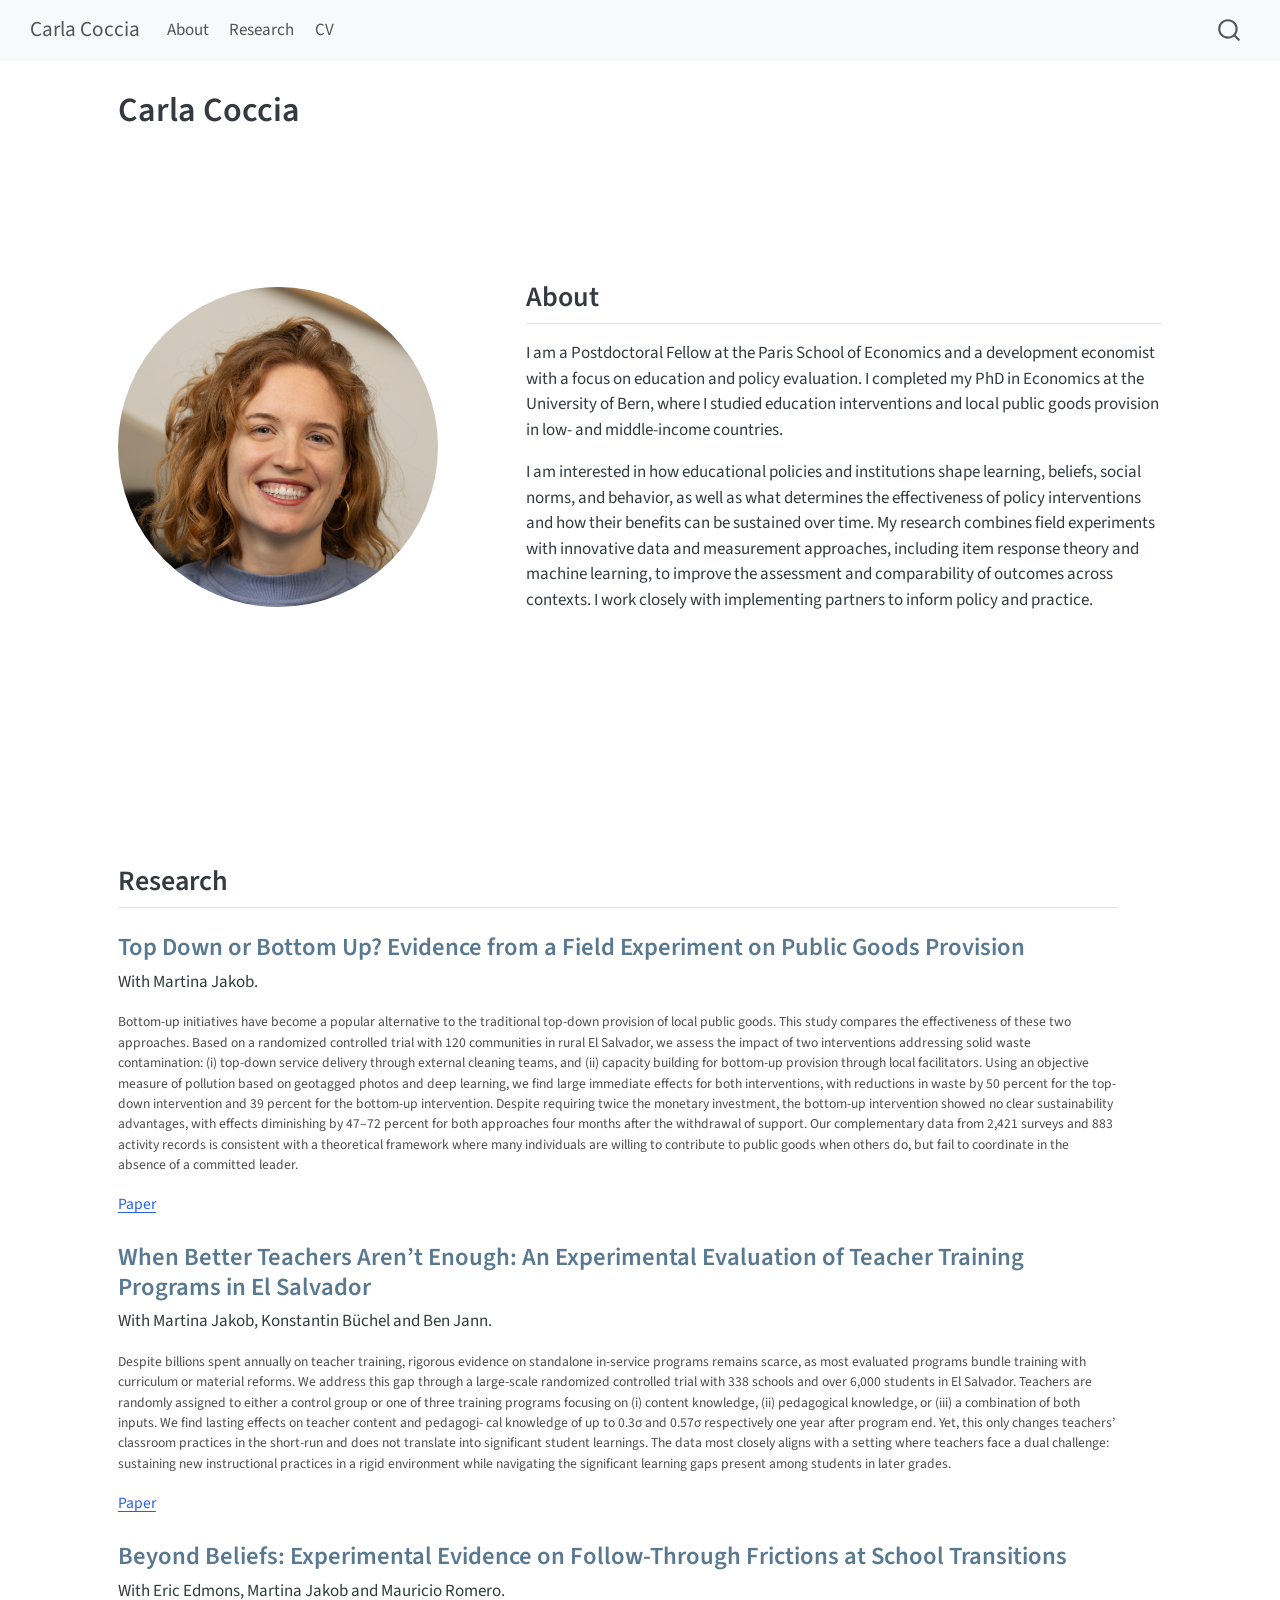
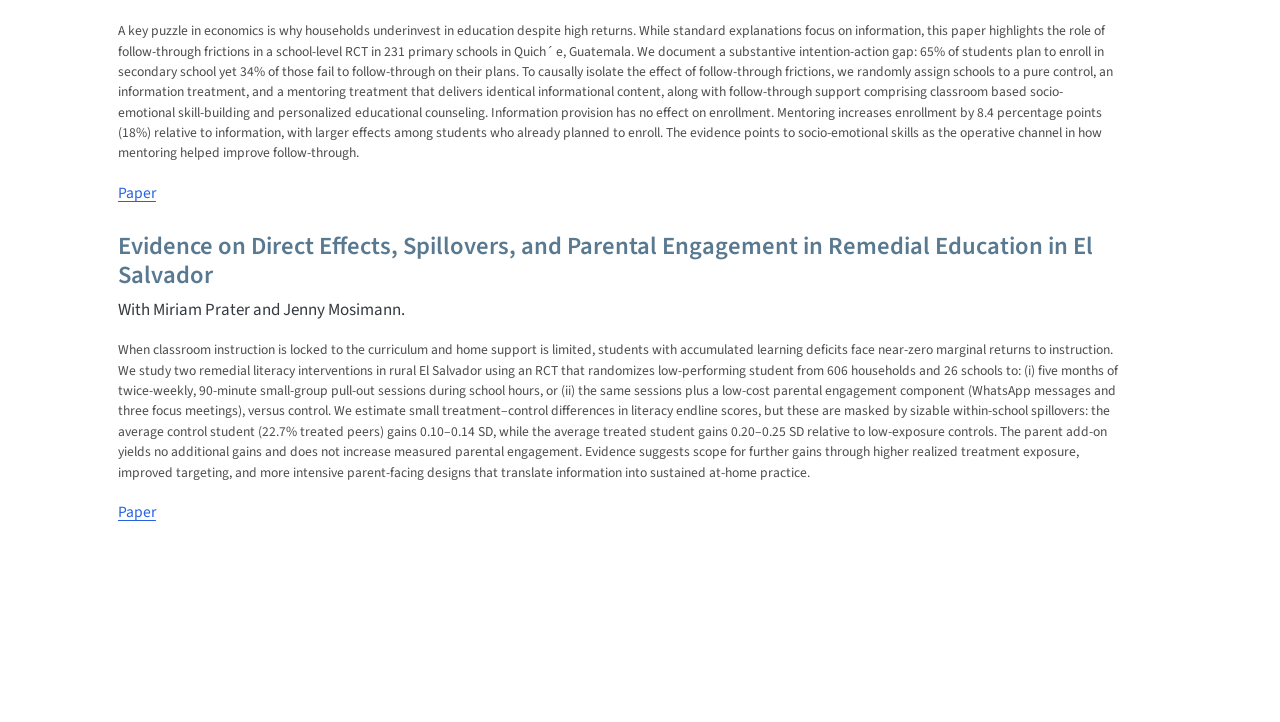
==== index.html @ 1bdff137 "Built site for gh-pages" ====
<!DOCTYPE html>
<html xmlns="http://www.w3.org/1999/xhtml" lang="en" xml:lang="en"><head>

<meta charset="utf-8">
<meta name="generator" content="quarto-1.10.18">

<meta name="viewport" content="width=device-width, initial-scale=1.0, user-scalable=yes">


<title>Carla Coccia</title>
<style>
/* Default styles provided by pandoc.
** See https://pandoc.org/MANUAL.html#variables-for-html for config info.
*/
span.smallcaps{font-variant: small-caps;}
div.columns{display: flex; gap: 1.5em;}
div.column{flex: auto;}
@media screen {
div.columns{gap: min(4vw, 1.5em);}
div.column{overflow-x: auto;}
}
div.hanging-indent{margin-left: 1.5em; text-indent: -1.5em;}
ul.task-list{list-style: none;}
ul.task-list li input[type="checkbox"] {
  width: 0.8em;
  margin: 0 0.8em 0.2em -1em; /* quarto-specific, see https://github.com/quarto-dev/quarto-cli/issues/4556 */ 
  vertical-align: middle;
}
</style>


<script src="site_libs/quarto-nav/quarto-nav.js"></script>
<script src="site_libs/quarto-nav/headroom.min.js"></script>
<script src="site_libs/clipboard/clipboard.min.js"></script>
<script src="site_libs/quarto-search/autocomplete.umd.js"></script>
<script src="site_libs/quarto-search/fuse.min.js"></script>
<script src="site_libs/quarto-search/quarto-search.js"></script>
<meta name="quarto:offset" content="./">
<script src="site_libs/quarto-html/quarto.js" type="module"></script>
<script src="site_libs/quarto-html/tabsets/tabsets.js" type="module"></script>
<script src="site_libs/quarto-html/popper.min.js"></script>
<script src="site_libs/quarto-html/tippy.umd.min.js"></script>
<script src="site_libs/quarto-html/anchor.min.js"></script>
<link href="site_libs/quarto-html/tippy.css" rel="stylesheet">
<link href="site_libs/quarto-html/quarto-syntax-highlighting-64a204ab8560d761af7679ceaba22944.css" rel="stylesheet" id="quarto-text-highlighting-styles">
<script src="site_libs/bootstrap/bootstrap.min.js"></script>
<link href="site_libs/bootstrap/bootstrap-icons.css" rel="stylesheet">
<link href="site_libs/bootstrap/bootstrap-445b8638c3d06994fee0907d791121c4.min.css" rel="stylesheet" append-hash="true" id="quarto-bootstrap" data-mode="light">
<script id="quarto-search-options" type="application/json">{
  "location": "navbar",
  "copy-button": false,
  "collapse-after": 3,
  "panel-placement": "end",
  "type": "overlay",
  "limit": 50,
  "keyboard-shortcut": [
    "f",
    "/",
    "s"
  ],
  "show-item-context": false,
  "language": {
    "search-no-results-text": "No results",
    "search-matching-documents-text": "matching documents",
    "search-copy-link-title": "Copy link to search",
    "search-hide-matches-text": "Hide additional matches",
    "search-more-match-text": "more match in this document",
    "search-more-matches-text": "more matches in this document",
    "search-clear-button-title": "Clear",
    "search-text-placeholder": "",
    "search-detached-cancel-button-title": "Cancel",
    "search-submit-button-title": "Submit",
    "search-label": "Search"
  }
}</script>
<style>html{ scroll-behavior: smooth; }</style>


<link rel="stylesheet" href="styles.css">
</head>

<body class="nav-fixed quarto-light">

<div id="quarto-search-results"></div>
  <header id="quarto-header" class="headroom fixed-top">
    <nav class="navbar navbar-expand-lg " data-bs-theme="dark">
      <div class="navbar-container container-fluid">
      <div class="navbar-brand-container mx-auto">
    <a class="navbar-brand" href="./index.html">
    <span class="navbar-title">Carla Coccia</span>
    </a>
  </div>
            <div id="quarto-search" class="" title="Search"></div>
          <button class="navbar-toggler" type="button" data-bs-toggle="collapse" data-bs-target="#navbarCollapse" aria-controls="navbarCollapse" role="menu" aria-expanded="false" aria-label="Toggle navigation" onclick="if (window.quartoToggleHeadroom) { window.quartoToggleHeadroom(); }">
  <span class="navbar-toggler-icon"></span>
</button>
          <div class="collapse navbar-collapse" id="navbarCollapse">
            <ul class="navbar-nav navbar-nav-scroll me-auto">
  <li class="nav-item">
    <a class="nav-link" href="./index.html#about"> 
<span class="menu-text">About</span></a>
  </li>  
  <li class="nav-item">
    <a class="nav-link" href="./index.html#research"> 
<span class="menu-text">Research</span></a>
  </li>  
  <li class="nav-item">
    <a class="nav-link" href="./files/CV_Coccia.pdf"> 
<span class="menu-text">CV</span></a>
  </li>  
</ul>
          </div> <!-- /navcollapse -->
            <div class="quarto-navbar-tools">
</div>
      </div> <!-- /container-fluid -->
    </nav>
</header>
<!-- content -->
<div id="quarto-content" class="quarto-container page-columns page-rows-contents page-layout-full page-navbar">
<!-- sidebar -->
<!-- margin-sidebar -->
    
<!-- main -->
<main class="content column-page" id="quarto-document-content">

<header id="title-block-header" class="quarto-title-block default">
<div class="quarto-title">
<h1 class="title">Carla Coccia</h1>
</div>



<div class="quarto-title-meta column-page">

    
  
    
  </div>
  


</header>


<div id="about" class="profile-section">
<div class="profile-photo">
<p><img src="images/profile.jpg" class="img-fluid" alt="Portrait of Carla Coccia"></p>
</div>
<section id="about" class="level2 profile-text">
<h2 class="anchored" data-anchor-id="about">About</h2>
<p>I am a Postdoctoral Fellow at the Paris School of Economics and a development economist with a focus on education and policy evaluation. I completed my PhD in Economics at the University of Bern, where I studied education interventions and local public goods provision in low- and middle-income countries.</p>
<p>I am interested in how educational policies and institutions shape learning, beliefs, social norms, and behavior, as well as what determines the effectiveness of policy interventions and how their benefits can be sustained over time. My research combines field experiments with innovative data and measurement approaches, including item response theory and machine learning, to improve the assessment and comparability of outcomes across contexts. I work closely with implementing partners to inform policy and practice.</p>
</section>
</div>
<section id="research" class="level2">
<h2 class="anchored" data-anchor-id="research">Research</h2>
<section id="top-down-or-bottom-up-evidence-from-a-field-experiment-on-public-goods-provision" class="level3">
<h3 class="anchored" data-anchor-id="top-down-or-bottom-up-evidence-from-a-field-experiment-on-public-goods-provision">Top Down or Bottom Up? Evidence from a Field Experiment on Public Goods Provision</h3>
<p>With Martina Jakob.</p>
<div class="abstract">
<p>Bottom-up initiatives have become a popular alternative to the traditional top-down provision of local public goods. This study compares the effectiveness of these two approaches. Based on a randomized controlled trial with 120 communities in rural El Salvador, we assess the impact of two interventions addressing solid waste contamination: (i) top-down service delivery through external cleaning teams, and (ii) capacity building for bottom-up provision through local facilitators. Using an objective measure of pollution based on geotagged photos and deep learning, we find large immediate effects for both interventions, with reductions in waste by 50 percent for the top-down intervention and 39 percent for the bottom-up intervention. Despite requiring twice the monetary investment, the bottom-up intervention showed no clear sustainability advantages, with effects diminishing by 47–72 percent for both approaches four months after the withdrawal of support. Our complementary data from 2,421 surveys and 883 activity records is consistent with a theoretical framework where many individuals are willing to contribute to public goods when others do, but fail to coordinate in the absence of a committed leader.</p>
</div>
<p><a href="files/Coccia-Jakob-Top-Down-or-Bottom-Up.pdf">Paper</a></p>
</section>
<section id="when-better-teachers-arent-enough-an-experimental-evaluation-of-teacher-training-programs-in-el-salvador" class="level3">
<h3 class="anchored" data-anchor-id="when-better-teachers-arent-enough-an-experimental-evaluation-of-teacher-training-programs-in-el-salvador">When Better Teachers Aren’t Enough: An Experimental Evaluation of Teacher Training Programs in El Salvador</h3>
<p>With Martina Jakob, Konstantin Büchel and Ben Jann.</p>
<div class="abstract">
<p>Despite billions spent annually on teacher training, rigorous evidence on standalone in-service programs remains scarce, as most evaluated programs bundle training with curriculum or material reforms. We address this gap through a large-scale randomized controlled trial with 338 schools and over 6,000 students in El Salvador. Teachers are randomly assigned to either a control group or one of three training programs focusing on (i) content knowledge, (ii) pedagogical knowledge, or (iii) a combination of both inputs. We find lasting effects on teacher content and pedagogi- cal knowledge of up to 0.3σ and 0.57σ respectively one year after program end. Yet, this only changes teachers’ classroom practices in the short-run and does not translate into significant student learnings. The data most closely aligns with a setting where teachers face a dual challenge: sustaining new instructional practices in a rigid environment while navigating the significant learning gaps present among students in later grades.</p>
</div>
<p><a href="files/QUEST_paper.pdf">Paper</a></p>
</section>
<section id="beyond-beliefs-experimental-evidence-on-follow-through-frictions-at-school-transitions" class="level3">
<h3 class="anchored" data-anchor-id="beyond-beliefs-experimental-evidence-on-follow-through-frictions-at-school-transitions">Beyond Beliefs: Experimental Evidence on Follow-Through Frictions at School Transitions</h3>
<p>With Eric Edmons, Martina Jakob and Mauricio Romero.</p>
<div class="abstract">
<p>A key puzzle in economics is why households underinvest in education despite high returns. While standard explanations focus on information, this paper highlights the role of follow-through frictions in a school-level RCT in 231 primary schools in Quich´ e, Guatemala. We document a substantive intention-action gap: 65% of students plan to enroll in secondary school yet 34% of those fail to follow-through on their plans. To causally isolate the effect of follow-through frictions, we randomly assign schools to a pure control, an information treatment, and a mentoring treatment that delivers identical informational content, along with follow-through support comprising classroom based socio-emotional skill-building and personalized educational counseling. Information provision has no effect on enrollment. Mentoring increases enrollment by 8.4 percentage points (18%) relative to information, with larger effects among students who already planned to enroll. The evidence points to socio-emotional skills as the operative channel in how mentoring helped improve follow-through.</p>
</div>
<p><a href="#">Paper</a></p>
</section>
<section id="evidence-on-direct-effects-spillovers-and-parental-engagement-in-remedial-education-in-el-salvador" class="level3">
<h3 class="anchored" data-anchor-id="evidence-on-direct-effects-spillovers-and-parental-engagement-in-remedial-education-in-el-salvador">Evidence on Direct Effects, Spillovers, and Parental Engagement in Remedial Education in El Salvador</h3>
<p>With Miriam Prater and Jenny Mosimann.</p>
<div class="abstract">
<p>When classroom instruction is locked to the curriculum and home support is limited, students with accumulated learning deficits face near-zero marginal returns to instruction. We study two remedial literacy interventions in rural El Salvador using an RCT that randomizes low-performing student from 606 households and 26 schools to: (i) five months of twice-weekly, 90-minute small-group pull-out sessions during school hours, or (ii) the same sessions plus a low-cost parental engagement component (WhatsApp messages and three focus meetings), versus control. We estimate small treatment–control differences in literacy endline scores, but these are masked by sizable within-school spillovers: the average control student (22.7% treated peers) gains 0.10–0.14 SD, while the average treated student gains 0.20–0.25 SD relative to low-exposure controls. The parent add-on yields no additional gains and does not increase measured parental engagement. Evidence suggests scope for further gains through higher realized treatment exposure, improved targeting, and more intensive parent-facing designs that translate information into sustained at-home practice.</p>
</div>
<p><a href="#">Paper</a></p>
</section>
</section>



</main> <!-- /main -->
<script id="quarto-html-after-body" type="application/javascript">
  window.document.addEventListener("DOMContentLoaded", function (event) {
    const icon = "";
    const anchorJS = new window.AnchorJS();
    anchorJS.options = {
      placement: 'right',
      icon: icon
    };
    anchorJS.add('.anchored');
    const isCodeAnnotation = (el) => {
      for (const clz of el.classList) {
        if (clz.startsWith('code-annotation-')) {                     
          return true;
        }
      }
      return false;
    }
    const onCopySuccess = function(e) {
      // button target
      const button = e.trigger;
      // don't keep focus
      button.blur();
      // flash "checked"
      button.classList.add('code-copy-button-checked');
      var currentTitle = button.getAttribute("title");
      button.setAttribute("title", "Copied!");
      let tooltip;
      if (window.bootstrap) {
        button.setAttribute("data-bs-toggle", "tooltip");
        button.setAttribute("data-bs-placement", "left");
        button.setAttribute("data-bs-title", "Copied!");
        tooltip = new bootstrap.Tooltip(button, 
          { trigger: "manual", 
            customClass: "code-copy-button-tooltip",
            offset: [0, -8]});
        tooltip.show();    
      }
      setTimeout(function() {
        if (tooltip) {
          tooltip.hide();
          button.removeAttribute("data-bs-title");
          button.removeAttribute("data-bs-toggle");
          button.removeAttribute("data-bs-placement");
        }
        button.setAttribute("title", currentTitle);
        button.classList.remove('code-copy-button-checked');
      }, 1000);
      // clear code selection
      e.clearSelection();
    }
    const getTextToCopy = function(trigger) {
      const outerScaffold = trigger.parentElement.cloneNode(true);
      const codeEl = outerScaffold.querySelector('code');
      for (const childEl of codeEl.children) {
        if (isCodeAnnotation(childEl)) {
          childEl.remove();
        }
      }
      return codeEl.innerText;
    }
    const clipboard = new window.ClipboardJS('.code-copy-button:not([data-in-quarto-modal])', {
      text: getTextToCopy
    });
    clipboard.on('success', onCopySuccess);
    if (window.document.getElementById('quarto-embedded-source-code-modal')) {
      const clipboardModal = new window.ClipboardJS('.code-copy-button[data-in-quarto-modal]', {
        text: getTextToCopy,
        container: window.document.getElementById('quarto-embedded-source-code-modal')
      });
      clipboardModal.on('success', onCopySuccess);
    }
      var localhostRegex = new RegExp(/^(?:http|https):\/\/localhost\:?[0-9]*\//);
      var mailtoRegex = new RegExp(/^mailto:/);
        var filterRegex = new RegExp('/' + window.location.host + '/');
      var isInternal = (href) => {
          return filterRegex.test(href) || localhostRegex.test(href) || mailtoRegex.test(href);
      }
      // Inspect non-navigation links and adorn them if external
     var links = window.document.querySelectorAll('a[href]:not(.nav-link):not(.navbar-brand):not(.toc-action):not(.sidebar-link):not(.sidebar-item-toggle):not(.pagination-link):not(.no-external):not([aria-hidden]):not(.dropdown-item):not(.quarto-navigation-tool):not(.about-link)');
      for (var i=0; i<links.length; i++) {
        const link = links[i];
        if (!isInternal(link.href)) {
          // undo the damage that might have been done by quarto-nav.js in the case of
          // links that we want to consider external
          if (link.dataset.originalHref !== undefined) {
            link.href = link.dataset.originalHref;
          }
        }
      }
    function tippyHover(el, contentFn, onTriggerFn, onUntriggerFn) {
      const config = {
        allowHTML: true,
        maxWidth: 500,
        delay: 100,
        arrow: false,
        appendTo: function(el) {
            return el.parentElement;
        },
        interactive: true,
        interactiveBorder: 10,
        theme: 'quarto',
        placement: 'bottom-start',
      };
      if (contentFn) {
        config.content = contentFn;
      }
      if (onTriggerFn) {
        config.onTrigger = onTriggerFn;
      }
      if (onUntriggerFn) {
        config.onUntrigger = onUntriggerFn;
      }
      window.tippy(el, config); 
    }
    const noterefs = window.document.querySelectorAll('a[role="doc-noteref"]');
    for (var i=0; i<noterefs.length; i++) {
      const ref = noterefs[i];
      tippyHover(ref, function() {
        // use id or data attribute instead here
        let href = ref.getAttribute('data-footnote-href') || ref.getAttribute('href');
        try { href = new URL(href).hash; } catch {}
        const id = href.replace(/^#\/?/, "");
        const note = window.document.getElementById(id);
        if (note) {
          return note.innerHTML;
        } else {
          return "";
        }
      });
    }
    const xrefs = window.document.querySelectorAll('a.quarto-xref');
    const processXRef = (id, note) => {
      // Strip column container classes
      const stripColumnClz = (el) => {
        el.classList.remove("page-full", "page-columns");
        if (el.children) {
          for (const child of el.children) {
            stripColumnClz(child);
          }
        }
      }
      stripColumnClz(note)
      if (id === null || id.startsWith('sec-')) {
        // Special case sections, only their first couple elements
        const container = document.createElement("div");
        if (note.children && note.children.length > 2) {
          container.appendChild(note.children[0].cloneNode(true));
          for (let i = 1; i < note.children.length; i++) {
            const child = note.children[i];
            if (child.tagName === "P" && child.innerText === "") {
              continue;
            } else {
              container.appendChild(child.cloneNode(true));
              break;
            }
          }
          if (window.Quarto?.typesetMath) {
            window.Quarto.typesetMath(container);
          }
          return container.innerHTML
        } else {
          if (window.Quarto?.typesetMath) {
            window.Quarto.typesetMath(note);
          }
          return note.innerHTML;
        }
      } else {
        // Remove any anchor links if they are present
        const anchorLink = note.querySelector('a.anchorjs-link');
        if (anchorLink) {
          anchorLink.remove();
        }
        if (window.Quarto?.typesetMath) {
          window.Quarto.typesetMath(note);
        }
        if (note.classList.contains("callout")) {
          return note.outerHTML;
        } else {
          return note.innerHTML;
        }
      }
    }
    for (var i=0; i<xrefs.length; i++) {
      const xref = xrefs[i];
      tippyHover(xref, undefined, function(instance) {
        instance.disable();
        let url = xref.getAttribute('href');
        let hash = undefined; 
        if (url.startsWith('#')) {
          hash = url;
        } else {
          try { hash = new URL(url).hash; } catch {}
        }
        if (hash) {
          const id = hash.replace(/^#\/?/, "");
          const note = window.document.getElementById(id);
          if (note !== null) {
            try {
              const html = processXRef(id, note.cloneNode(true));
              instance.setContent(html);
            } finally {
              instance.enable();
              instance.show();
            }
          } else {
            // See if we can fetch this
            fetch(url.split('#')[0])
            .then(res => res.text())
            .then(html => {
              const parser = new DOMParser();
              const htmlDoc = parser.parseFromString(html, "text/html");
              const note = htmlDoc.getElementById(id);
              if (note !== null) {
                const html = processXRef(id, note);
                instance.setContent(html);
              } 
            }).finally(() => {
              instance.enable();
              instance.show();
            });
          }
        } else {
          // See if we can fetch a full url (with no hash to target)
          // This is a special case and we should probably do some content thinning / targeting
          fetch(url)
          .then(res => res.text())
          .then(html => {
            const parser = new DOMParser();
            const htmlDoc = parser.parseFromString(html, "text/html");
            const note = htmlDoc.querySelector('main.content');
            if (note !== null) {
              // This should only happen for chapter cross references
              // (since there is no id in the URL)
              // remove the first header
              if (note.children.length > 0 && note.children[0].tagName === "HEADER") {
                note.children[0].remove();
              }
              const html = processXRef(null, note);
              instance.setContent(html);
            } 
          }).finally(() => {
            instance.enable();
            instance.show();
          });
        }
      }, function(instance) {
      });
    }
        let selectedAnnoteEl;
        const selectorForAnnotation = ( cell, annotation) => {
          let cellAttr = 'data-code-cell="' + cell + '"';
          let lineAttr = 'data-code-annotation="' +  annotation + '"';
          const selector = 'span[' + cellAttr + '][' + lineAttr + ']';
          return selector;
        }
        const selectCodeLines = (annoteEl) => {
          const doc = window.document;
          const targetCell = annoteEl.getAttribute("data-target-cell");
          const targetAnnotation = annoteEl.getAttribute("data-target-annotation");
          const annoteSpan = window.document.querySelector(selectorForAnnotation(targetCell, targetAnnotation));
          const lines = annoteSpan.getAttribute("data-code-lines").split(",");
          const lineIds = lines.map((line) => {
            return targetCell + "-" + line;
          })
          let top = null;
          let height = null;
          let parent = null;
          if (lineIds.length > 0) {
              //compute the position of the single el (top and bottom and make a div)
              const el = window.document.getElementById(lineIds[0]);
              top = el.offsetTop;
              height = el.offsetHeight;
              parent = el.parentElement.parentElement;
            if (lineIds.length > 1) {
              const lastEl = window.document.getElementById(lineIds[lineIds.length - 1]);
              const bottom = lastEl.offsetTop + lastEl.offsetHeight;
              height = bottom - top;
            }
            if (top !== null && height !== null && parent !== null) {
              // cook up a div (if necessary) and position it 
              let div = window.document.getElementById("code-annotation-line-highlight");
              if (div === null) {
                div = window.document.createElement("div");
                div.setAttribute("id", "code-annotation-line-highlight");
                div.style.position = 'absolute';
                parent.appendChild(div);
              }
              div.style.top = top - 2 + "px";
              div.style.height = height + 4 + "px";
              div.style.left = 0;
              let gutterDiv = window.document.getElementById("code-annotation-line-highlight-gutter");
              if (gutterDiv === null) {
                gutterDiv = window.document.createElement("div");
                gutterDiv.setAttribute("id", "code-annotation-line-highlight-gutter");
                gutterDiv.style.position = 'absolute';
                const codeCell = window.document.getElementById(targetCell);
                const gutter = codeCell.querySelector('.code-annotation-gutter');
                gutter.appendChild(gutterDiv);
              }
              gutterDiv.style.top = top - 2 + "px";
              gutterDiv.style.height = height + 4 + "px";
            }
            selectedAnnoteEl = annoteEl;
          }
        };
        const unselectCodeLines = () => {
          const elementsIds = ["code-annotation-line-highlight", "code-annotation-line-highlight-gutter"];
          elementsIds.forEach((elId) => {
            const div = window.document.getElementById(elId);
            if (div) {
              div.remove();
            }
          });
          selectedAnnoteEl = undefined;
        };
          // Handle positioning of the toggle
      window.addEventListener(
        "resize",
        throttle(() => {
          elRect = undefined;
          if (selectedAnnoteEl) {
            selectCodeLines(selectedAnnoteEl);
          }
        }, 10)
      );
      function throttle(fn, ms) {
      let throttle = false;
      let timer;
        return (...args) => {
          if(!throttle) { // first call gets through
              fn.apply(this, args);
              throttle = true;
          } else { // all the others get throttled
              if(timer) clearTimeout(timer); // cancel #2
              timer = setTimeout(() => {
                fn.apply(this, args);
                timer = throttle = false;
              }, ms);
          }
        };
      }
        // Attach click handler to the DT
        const annoteDls = window.document.querySelectorAll('dt[data-target-cell]');
        for (const annoteDlNode of annoteDls) {
          annoteDlNode.addEventListener('click', (event) => {
            const clickedEl = event.target;
            if (clickedEl !== selectedAnnoteEl) {
              unselectCodeLines();
              const activeEl = window.document.querySelector('dt[data-target-cell].code-annotation-active');
              if (activeEl) {
                activeEl.classList.remove('code-annotation-active');
              }
              selectCodeLines(clickedEl);
              clickedEl.classList.add('code-annotation-active');
            } else {
              // Unselect the line
              unselectCodeLines();
              clickedEl.classList.remove('code-annotation-active');
            }
          });
        }
    const findCites = (el) => {
      const parentEl = el.parentElement;
      if (parentEl) {
        const cites = parentEl.dataset.cites;
        if (cites) {
          return {
            el,
            cites: cites.split(' ')
          };
        } else {
          return findCites(el.parentElement)
        }
      } else {
        return undefined;
      }
    };
    var bibliorefs = window.document.querySelectorAll('a[role="doc-biblioref"]');
    for (var i=0; i<bibliorefs.length; i++) {
      const ref = bibliorefs[i];
      const citeInfo = findCites(ref);
      if (citeInfo) {
        tippyHover(citeInfo.el, function() {
          var popup = window.document.createElement('div');
          citeInfo.cites.forEach(function(cite) {
            var citeDiv = window.document.createElement('div');
            citeDiv.classList.add('hanging-indent');
            citeDiv.classList.add('csl-entry');
            var biblioDiv = window.document.getElementById('ref-' + cite);
            if (biblioDiv) {
              citeDiv.innerHTML = biblioDiv.innerHTML;
            }
            popup.appendChild(citeDiv);
          });
          return popup.innerHTML;
        });
      }
    }
  });
  </script>
</div> <!-- /content -->




<script src="site_libs/quarto-html/zenscroll-min.js"></script>
</body></html>
---- site_libs/quarto-html/tippy.css ----
.tippy-box[data-animation=fade][data-state=hidden]{opacity:0}[data-tippy-root]{max-width:calc(100vw - 10px)}.tippy-box{position:relative;background-color:#333;color:#fff;border-radius:4px;font-size:14px;line-height:1.4;white-space:normal;outline:0;transition-property:transform,visibility,opacity}.tippy-box[data-placement^=top]>.tippy-arrow{bottom:0}.tippy-box[data-placement^=top]>.tippy-arrow:before{bottom:-7px;left:0;border-width:8px 8px 0;border-top-color:initial;transform-origin:center top}.tippy-box[data-placement^=bottom]>.tippy-arrow{top:0}.tippy-box[data-placement^=bottom]>.tippy-arrow:before{top:-7px;left:0;border-width:0 8px 8px;border-bottom-color:initial;transform-origin:center bottom}.tippy-box[data-placement^=left]>.tippy-arrow{right:0}.tippy-box[data-placement^=left]>.tippy-arrow:before{border-width:8px 0 8px 8px;border-left-color:initial;right:-7px;transform-origin:center left}.tippy-box[data-placement^=right]>.tippy-arrow{left:0}.tippy-box[data-placement^=right]>.tippy-arrow:before{left:-7px;border-width:8px 8px 8px 0;border-right-color:initial;transform-origin:center right}.tippy-box[data-inertia][data-state=visible]{transition-timing-function:cubic-bezier(.54,1.5,.38,1.11)}.tippy-arrow{width:16px;height:16px;color:#333}.tippy-arrow:before{content:"";position:absolute;border-color:transparent;border-style:solid}.tippy-content{position:relative;padding:5px 9px;z-index:1}
---- site_libs/quarto-html/quarto-syntax-highlighting-64a204ab8560d761af7679ceaba22944.css ----
/* quarto syntax highlight colors */
:root {
  --quarto-hl-ot-color: #003B4F;
  --quarto-hl-at-color: #657422;
  --quarto-hl-ss-color: #20794D;
  --quarto-hl-an-color: #5E5E5E;
  --quarto-hl-fu-color: #4758AB;
  --quarto-hl-st-color: #20794D;
  --quarto-hl-cf-color: #003B4F;
  --quarto-hl-op-color: #5E5E5E;
  --quarto-hl-er-color: #AD0000;
  --quarto-hl-bn-color: #AD0000;
  --quarto-hl-al-color: #AD0000;
  --quarto-hl-va-color: #111111;
  --quarto-hl-bu-color: inherit;
  --quarto-hl-ex-color: inherit;
  --quarto-hl-pp-color: #AD0000;
  --quarto-hl-in-color: #5E5E5E;
  --quarto-hl-vs-color: #20794D;
  --quarto-hl-wa-color: #5E5E5E;
  --quarto-hl-do-color: #5E5E5E;
  --quarto-hl-im-color: #00769E;
  --quarto-hl-ch-color: #20794D;
  --quarto-hl-dt-color: #AD0000;
  --quarto-hl-fl-color: #AD0000;
  --quarto-hl-co-color: #5E5E5E;
  --quarto-hl-cv-color: #5E5E5E;
  --quarto-hl-cn-color: #8f5902;
  --quarto-hl-sc-color: #5E5E5E;
  --quarto-hl-dv-color: #AD0000;
  --quarto-hl-kw-color: #003B4F;
}

/* other quarto variables */
:root {
  --quarto-font-monospace: SFMono-Regular, Menlo, Monaco, Consolas, "Liberation Mono", "Courier New", monospace;
}

/* syntax highlight based on Pandoc's rules */
pre > code.sourceCode > span {
  color: #003B4F;
}

code.sourceCode > span {
  color: #003B4F;
}

div.sourceCode,
div.sourceCode pre.sourceCode {
  color: #003B4F;
}

/* Normal */
code span {
  color: #003B4F;
}

/* Alert */
code span.al {
  color: #AD0000;
  font-style: inherit;
}

/* Annotation */
code span.an {
  color: #5E5E5E;
  font-style: inherit;
}

/* Attribute */
code span.at {
  color: #657422;
  font-style: inherit;
}

/* BaseN */
code span.bn {
  color: #AD0000;
  font-style: inherit;
}

/* BuiltIn */
code span.bu {
  font-style: inherit;
}

/* ControlFlow */
code span.cf {
  color: #003B4F;
  font-weight: bold;
  font-style: inherit;
}

/* Char */
code span.ch {
  color: #20794D;
  font-style: inherit;
}

/* Constant */
code span.cn {
  color: #8f5902;
  font-style: inherit;
}

/* Comment */
code span.co {
  color: #5E5E5E;
  font-style: inherit;
}

/* CommentVar */
code span.cv {
  color: #5E5E5E;
  font-style: italic;
}

/* Documentation */
code span.do {
  color: #5E5E5E;
  font-style: italic;
}

/* DataType */
code span.dt {
  color: #AD0000;
  font-style: inherit;
}

/* DecVal */
code span.dv {
  color: #AD0000;
  font-style: inherit;
}

/* Error */
code span.er {
  color: #AD0000;
  font-style: inherit;
}

/* Extension */
code span.ex {
  font-style: inherit;
}

/* Float */
code span.fl {
  color: #AD0000;
  font-style: inherit;
}

/* Function */
code span.fu {
  color: #4758AB;
  font-style: inherit;
}

/* Import */
code span.im {
  color: #00769E;
  font-style: inherit;
}

/* Information */
code span.in {
  color: #5E5E5E;
  font-style: inherit;
}

/* Keyword */
code span.kw {
  color: #003B4F;
  font-weight: bold;
  font-style: inherit;
}

/* Operator */
code span.op {
  color: #5E5E5E;
  font-style: inherit;
}

/* Other */
code span.ot {
  color: #003B4F;
  font-style: inherit;
}

/* Preprocessor */
code span.pp {
  color: #AD0000;
  font-style: inherit;
}

/* SpecialChar */
code span.sc {
  color: #5E5E5E;
  font-style: inherit;
}

/* SpecialString */
code span.ss {
  color: #20794D;
  font-style: inherit;
}

/* String */
code span.st {
  color: #20794D;
  font-style: inherit;
}

/* Variable */
code span.va {
  color: #111111;
  font-style: inherit;
}

/* VerbatimString */
code span.vs {
  color: #20794D;
  font-style: inherit;
}

/* Warning */
code span.wa {
  color: #5E5E5E;
  font-style: italic;
}

.prevent-inlining {
  content: "</";
}

/*# sourceMappingURL=9d8d5bb603a83b8298b89080a598c93b.css.map */
---- styles.css ----
/* Wider page */
#quarto-content {
  width: 100%;
}

main.content {
  max-width: 1350px;
  width: 92%;
  margin-left: auto;
  margin-right: auto;
}

/* About section */
.profile-section {
  display: flex;
  align-items: center;
  gap: 4rem;
  min-height: 70vh;
  padding-top: 4rem;
  padding-bottom: 5rem;
}

.profile-photo {
  flex: 0 0 340px;
}

.profile-photo img {
  width: 320px;
  height: 320px;
  object-fit: cover;
  object-position: center top;   /* Adjust if needed */
  border-radius: 50%;
}

.profile-text {
  flex: 1;
  max-width: 750px;
}

.profile-text h2 {
  margin-top: 0;
}

/* Research section */
#research {
  padding-top: 5rem;
  padding-bottom: 6rem;
  max-width: 1000px;
}

/* Prevent navbar from covering section headings */
#about,
#research {
  scroll-margin-top: 90px;
}

/* Navbar */
.navbar {
  padding-left: 4%;
  padding-right: 4%;
}

/* Mobile layout */
@media (max-width: 768px) {
  main.content {
    width: 90%;
  }

  .profile-section {
    display: block;
    min-height: auto;
    padding-top: 2rem;
  }

  .profile-photo {
    margin-bottom: 2rem;
  }

  .profile-photo img {
    width: 240px;
    height: 280px;
  }
}


/* Research paper titles */
#research h3 {
  color: #486B86;      /* muted blue-gray */
  font-weight: 600;
  margin-bottom: 0.4rem;
}


.abstract {
  font-size: 0.8rem;
  line-height: 1.5;
  color: #4d4d4d;
  margin-top: 0.5rem;
  margin-bottom: 0.8rem;
}

/* Links under each paper */
#research a {
  font-size: 0.92rem;
}

/* Coauthors (if you put them in italics) */
#research em {
  color: #666;
}
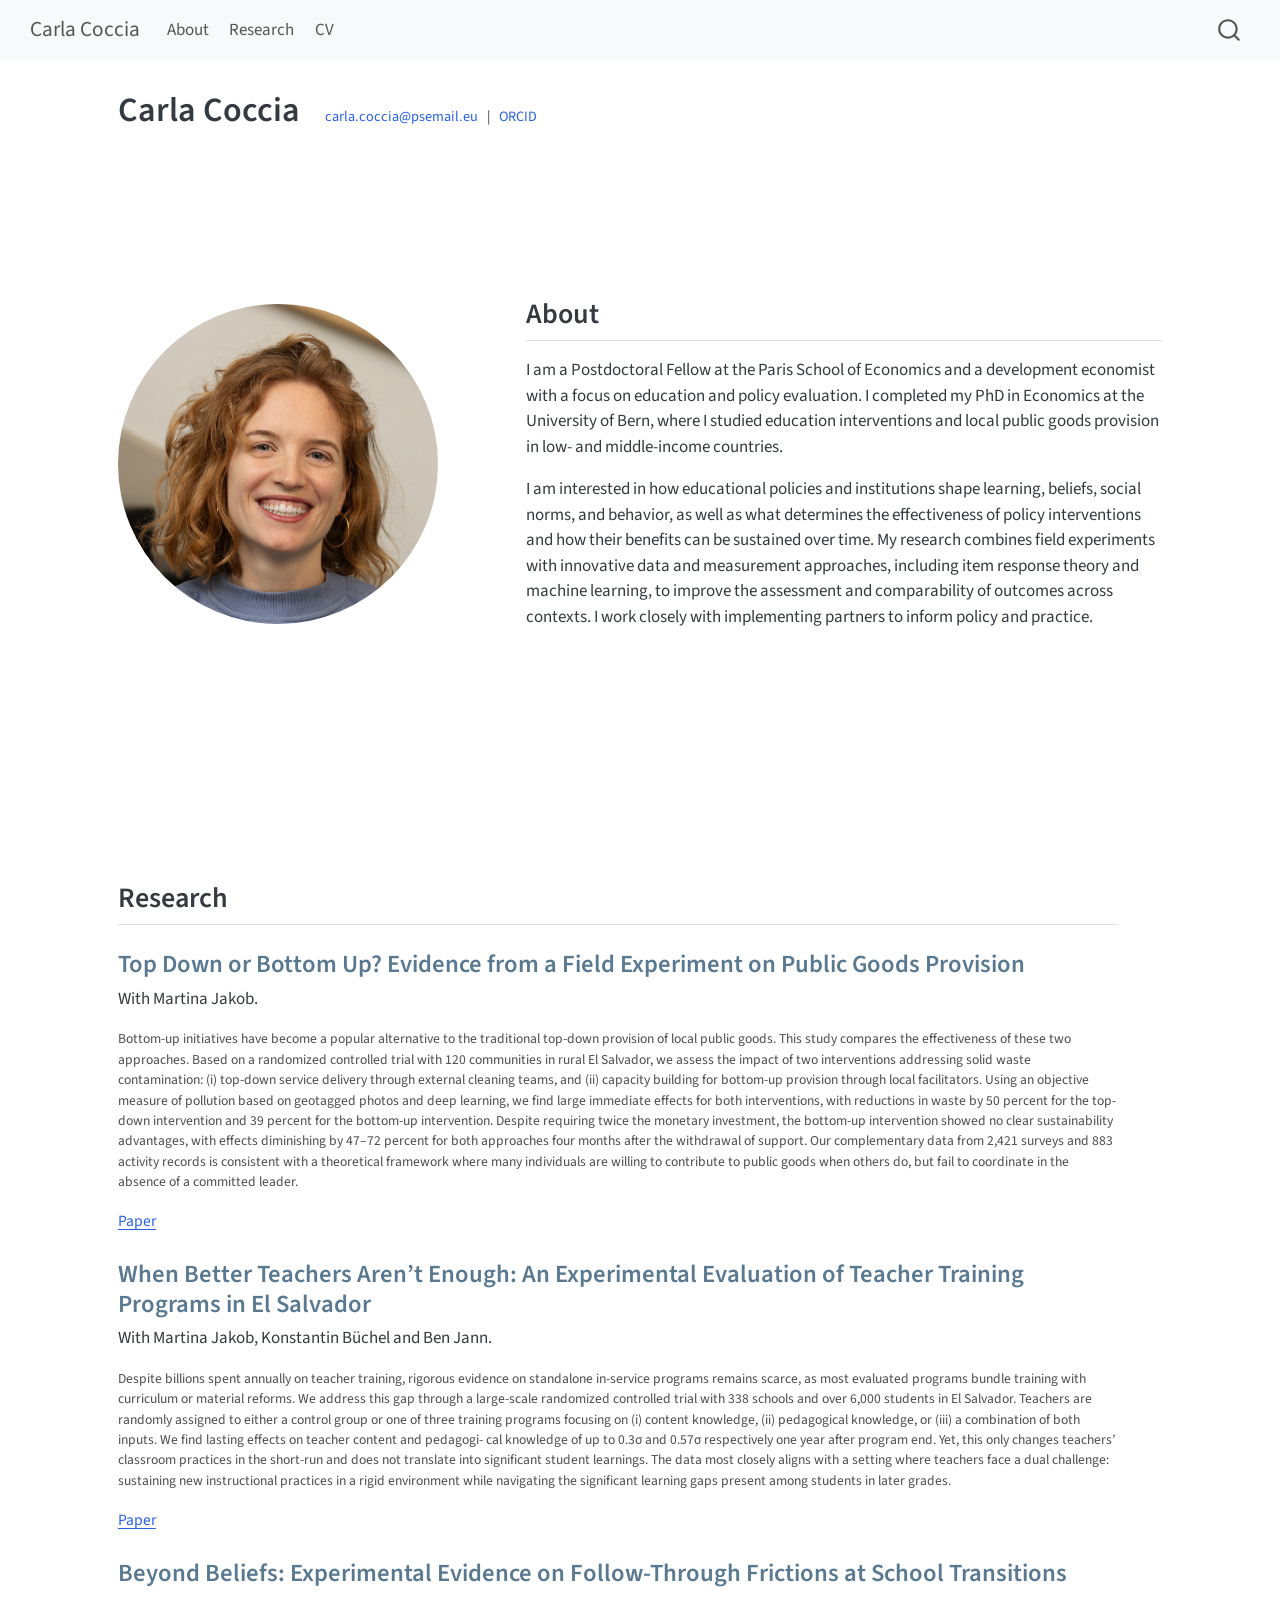
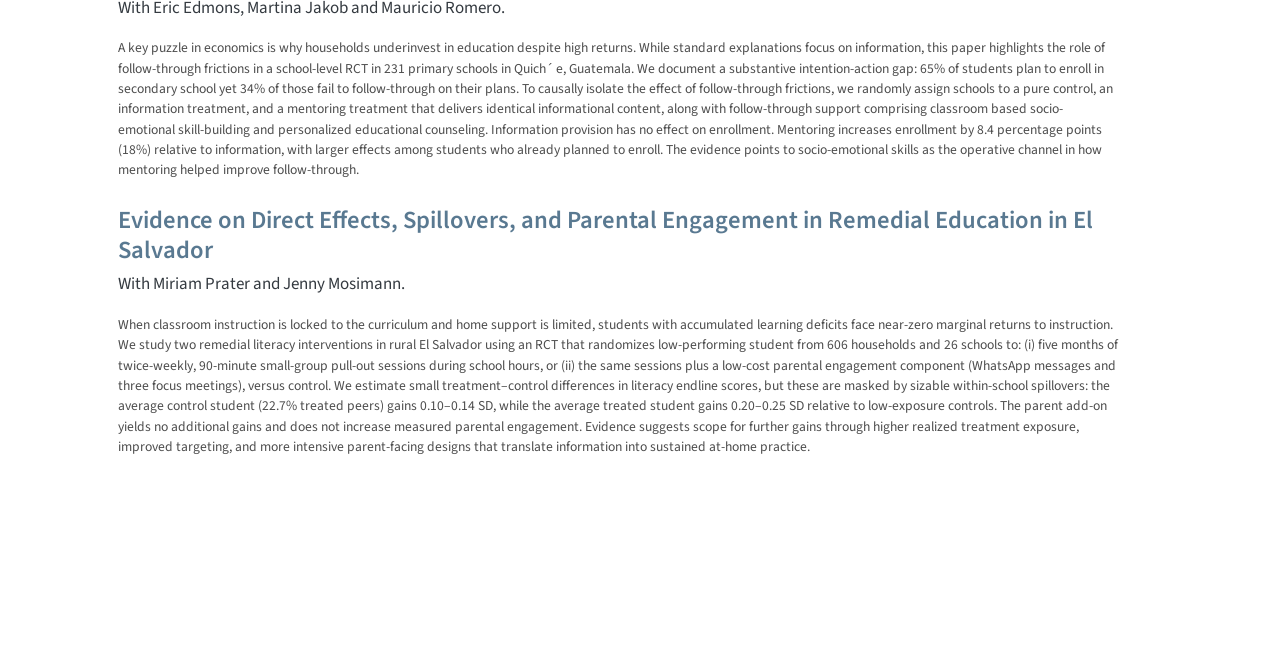
==== commit fd5af5b2: "Built site for gh-pages" ====
--- a/index.html
+++ b/index.html
@@ -7,7 +7,7 @@
 <meta name="viewport" content="width=device-width, initial-scale=1.0, user-scalable=yes">
 
 
-<title>Carla Coccia</title>
+<title>Carla Coccia | Development Economist – Carla Coccia</title>
 <style>
 /* Default styles provided by pandoc.
 ** See https://pandoc.org/MANUAL.html#variables-for-html for config info.
@@ -125,7 +125,7 @@
 
 <header id="title-block-header" class="quarto-title-block default">
 <div class="quarto-title">
-<h1 class="title">Carla Coccia</h1>
+<h1 class="title"><p>Carla Coccia <span style="font-size: 0.42em; font-weight: normal; margin-left: 18px; white-space: nowrap;"><a href="mailto:carla.coccia@psemail.eu">carla.coccia@psemail.eu</a> &nbsp; | &nbsp; <a href="https://orcid.org/0000-0003-1340-375X">ORCID</a></span></p></h1>
 </div>
 
 
@@ -176,7 +176,6 @@
 <div class="abstract">
 <p>A key puzzle in economics is why households underinvest in education despite high returns. While standard explanations focus on information, this paper highlights the role of follow-through frictions in a school-level RCT in 231 primary schools in Quich´ e, Guatemala. We document a substantive intention-action gap: 65% of students plan to enroll in secondary school yet 34% of those fail to follow-through on their plans. To causally isolate the effect of follow-through frictions, we randomly assign schools to a pure control, an information treatment, and a mentoring treatment that delivers identical informational content, along with follow-through support comprising classroom based socio-emotional skill-building and personalized educational counseling. Information provision has no effect on enrollment. Mentoring increases enrollment by 8.4 percentage points (18%) relative to information, with larger effects among students who already planned to enroll. The evidence points to socio-emotional skills as the operative channel in how mentoring helped improve follow-through.</p>
 </div>
-<p><a href="#">Paper</a></p>
 </section>
 <section id="evidence-on-direct-effects-spillovers-and-parental-engagement-in-remedial-education-in-el-salvador" class="level3">
 <h3 class="anchored" data-anchor-id="evidence-on-direct-effects-spillovers-and-parental-engagement-in-remedial-education-in-el-salvador">Evidence on Direct Effects, Spillovers, and Parental Engagement in Remedial Education in El Salvador</h3>
@@ -184,7 +183,6 @@
 <div class="abstract">
 <p>When classroom instruction is locked to the curriculum and home support is limited, students with accumulated learning deficits face near-zero marginal returns to instruction. We study two remedial literacy interventions in rural El Salvador using an RCT that randomizes low-performing student from 606 households and 26 schools to: (i) five months of twice-weekly, 90-minute small-group pull-out sessions during school hours, or (ii) the same sessions plus a low-cost parental engagement component (WhatsApp messages and three focus meetings), versus control. We estimate small treatment–control differences in literacy endline scores, but these are masked by sizable within-school spillovers: the average control student (22.7% treated peers) gains 0.10–0.14 SD, while the average treated student gains 0.20–0.25 SD relative to low-exposure controls. The parent add-on yields no additional gains and does not increase measured parental engagement. Evidence suggests scope for further gains through higher realized treatment exposure, improved targeting, and more intensive parent-facing designs that translate information into sustained at-home practice.</p>
 </div>
-<p><a href="#">Paper</a></p>
 </section>
 </section>
 
@@ -264,7 +262,7 @@
     }
       var localhostRegex = new RegExp(/^(?:http|https):\/\/localhost\:?[0-9]*\//);
       var mailtoRegex = new RegExp(/^mailto:/);
-        var filterRegex = new RegExp('/' + window.location.host + '/');
+        var filterRegex = new RegExp("https:\/\/carlaalessandracoccia\.github\.io\/");
       var isInternal = (href) => {
           return filterRegex.test(href) || localhostRegex.test(href) || mailtoRegex.test(href);
       }
--- a/styles.css
+++ b/styles.css
@@ -76,9 +76,12 @@
     margin-bottom: 2rem;
   }
 
-  .profile-photo img {
+   .profile-photo img {
     width: 240px;
-    height: 280px;
+    height: 240px;
+    object-fit: cover;
+    object-position: center top;
+    border-radius: 50%;
   }
 }
 
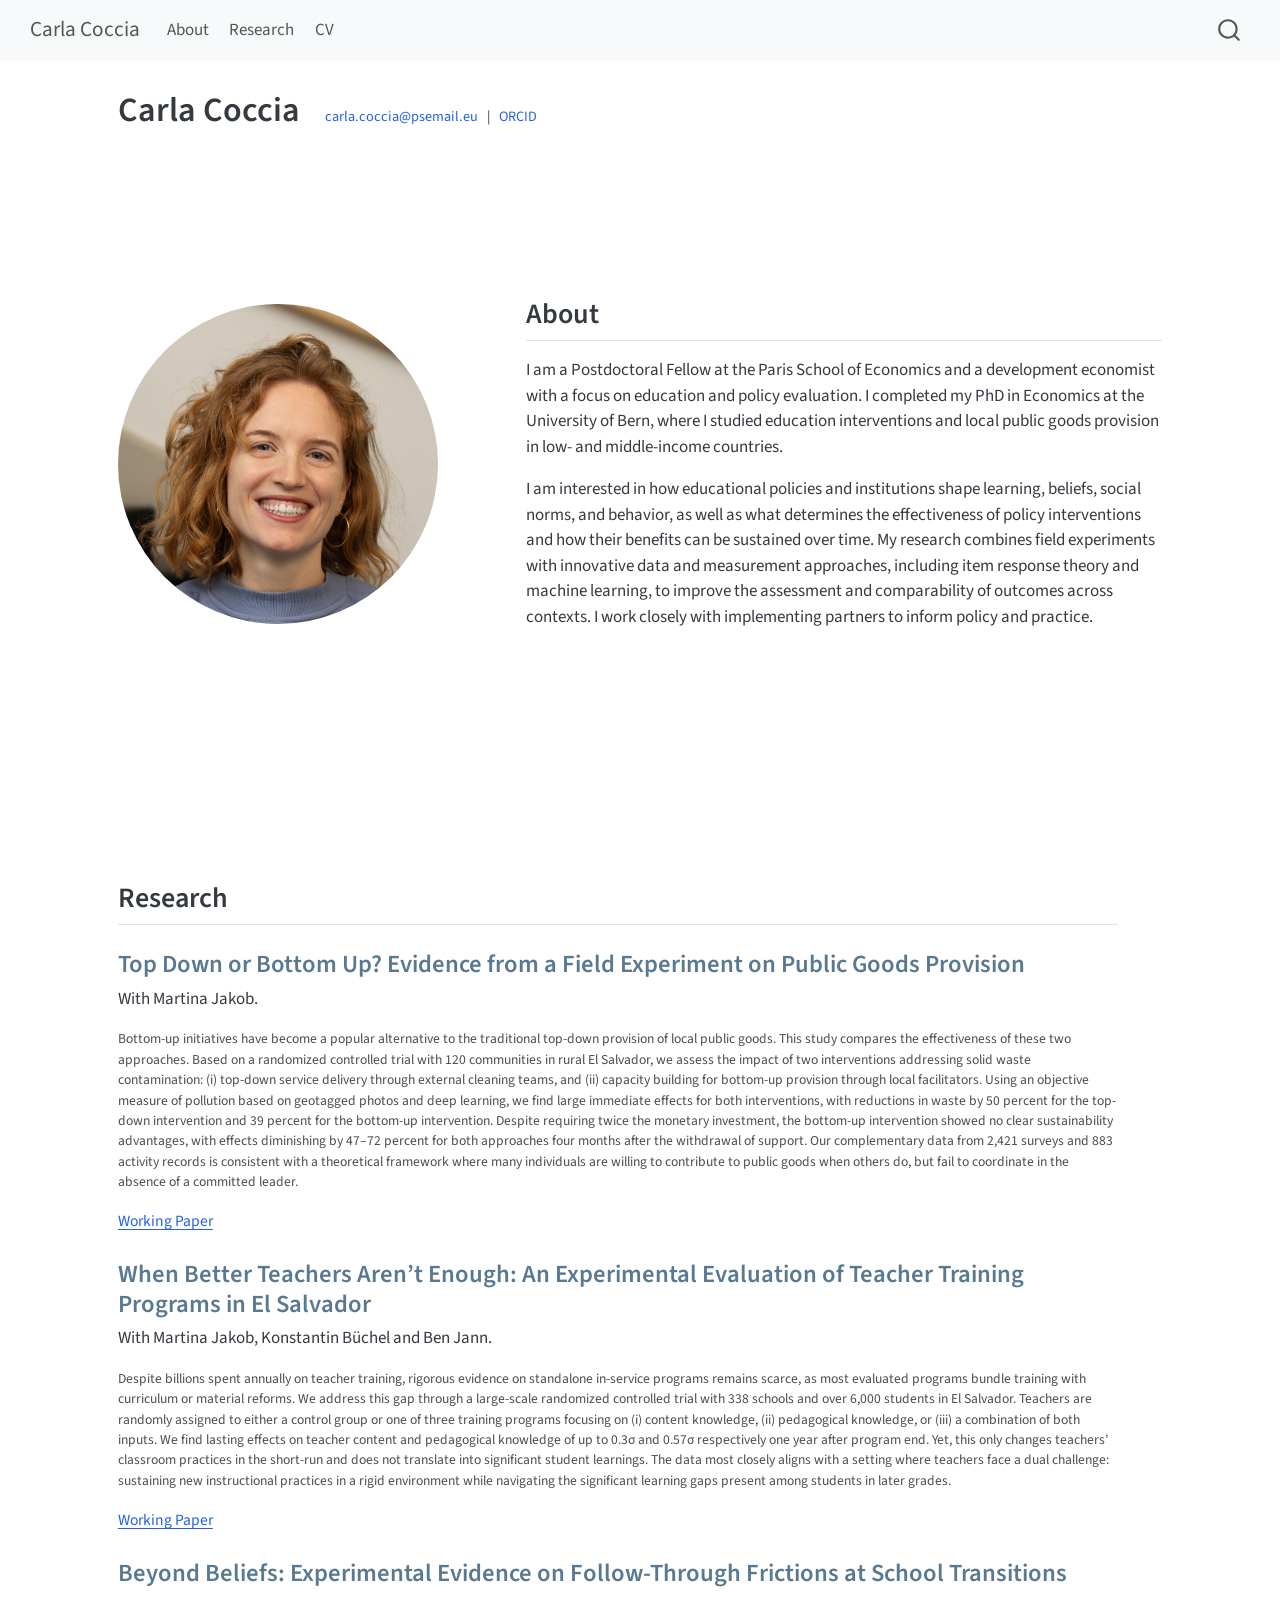
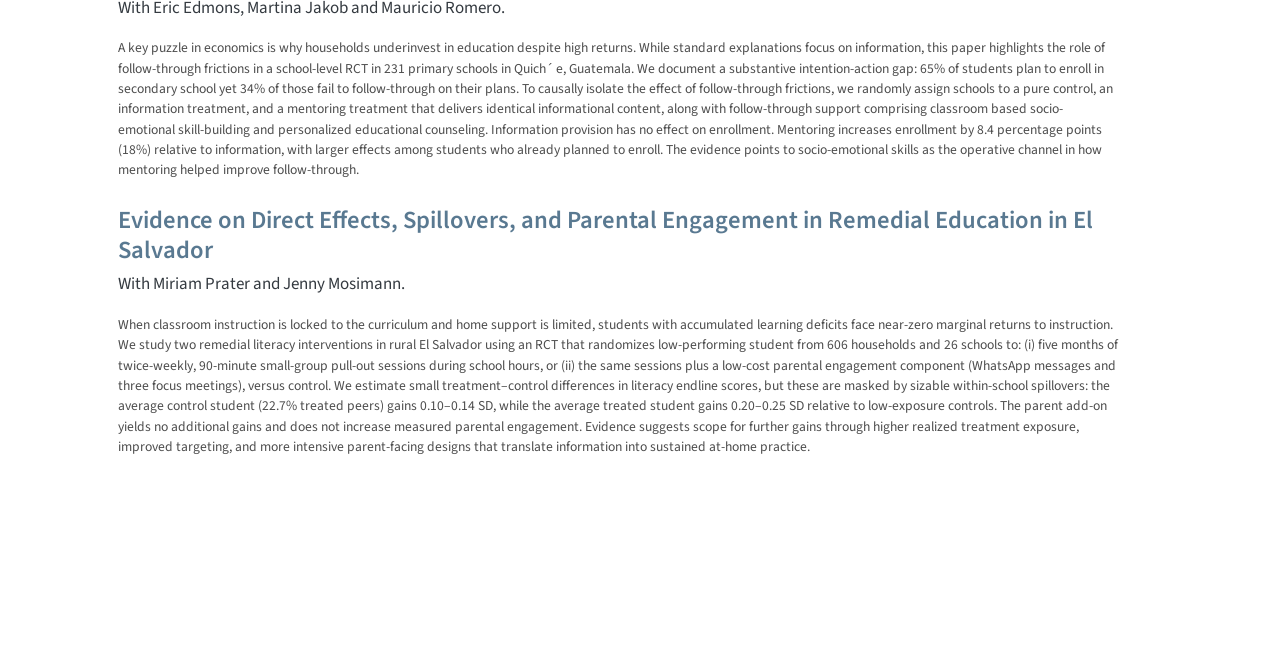
==== commit 94ad411a: "Built site for gh-pages" ====
--- a/index.html
+++ b/index.html
@@ -160,15 +160,15 @@
 <div class="abstract">
 <p>Bottom-up initiatives have become a popular alternative to the traditional top-down provision of local public goods. This study compares the effectiveness of these two approaches. Based on a randomized controlled trial with 120 communities in rural El Salvador, we assess the impact of two interventions addressing solid waste contamination: (i) top-down service delivery through external cleaning teams, and (ii) capacity building for bottom-up provision through local facilitators. Using an objective measure of pollution based on geotagged photos and deep learning, we find large immediate effects for both interventions, with reductions in waste by 50 percent for the top-down intervention and 39 percent for the bottom-up intervention. Despite requiring twice the monetary investment, the bottom-up intervention showed no clear sustainability advantages, with effects diminishing by 47–72 percent for both approaches four months after the withdrawal of support. Our complementary data from 2,421 surveys and 883 activity records is consistent with a theoretical framework where many individuals are willing to contribute to public goods when others do, but fail to coordinate in the absence of a committed leader.</p>
 </div>
-<p><a href="files/Coccia-Jakob-Top-Down-or-Bottom-Up.pdf">Paper</a></p>
+<p><a href="files/Coccia-Jakob-Top-Down-or-Bottom-Up.pdf">Working Paper</a></p>
 </section>
 <section id="when-better-teachers-arent-enough-an-experimental-evaluation-of-teacher-training-programs-in-el-salvador" class="level3">
 <h3 class="anchored" data-anchor-id="when-better-teachers-arent-enough-an-experimental-evaluation-of-teacher-training-programs-in-el-salvador">When Better Teachers Aren’t Enough: An Experimental Evaluation of Teacher Training Programs in El Salvador</h3>
 <p>With Martina Jakob, Konstantin Büchel and Ben Jann.</p>
 <div class="abstract">
-<p>Despite billions spent annually on teacher training, rigorous evidence on standalone in-service programs remains scarce, as most evaluated programs bundle training with curriculum or material reforms. We address this gap through a large-scale randomized controlled trial with 338 schools and over 6,000 students in El Salvador. Teachers are randomly assigned to either a control group or one of three training programs focusing on (i) content knowledge, (ii) pedagogical knowledge, or (iii) a combination of both inputs. We find lasting effects on teacher content and pedagogi- cal knowledge of up to 0.3σ and 0.57σ respectively one year after program end. Yet, this only changes teachers’ classroom practices in the short-run and does not translate into significant student learnings. The data most closely aligns with a setting where teachers face a dual challenge: sustaining new instructional practices in a rigid environment while navigating the significant learning gaps present among students in later grades.</p>
-</div>
-<p><a href="files/QUEST_paper.pdf">Paper</a></p>
+<p>Despite billions spent annually on teacher training, rigorous evidence on standalone in-service programs remains scarce, as most evaluated programs bundle training with curriculum or material reforms. We address this gap through a large-scale randomized controlled trial with 338 schools and over 6,000 students in El Salvador. Teachers are randomly assigned to either a control group or one of three training programs focusing on (i) content knowledge, (ii) pedagogical knowledge, or (iii) a combination of both inputs. We find lasting effects on teacher content and pedagogical knowledge of up to 0.3σ and 0.57σ respectively one year after program end. Yet, this only changes teachers’ classroom practices in the short-run and does not translate into significant student learnings. The data most closely aligns with a setting where teachers face a dual challenge: sustaining new instructional practices in a rigid environment while navigating the significant learning gaps present among students in later grades.</p>
+</div>
+<p><a href="files/QUEST_paper.pdf">Working Paper</a></p>
 </section>
 <section id="beyond-beliefs-experimental-evidence-on-follow-through-frictions-at-school-transitions" class="level3">
 <h3 class="anchored" data-anchor-id="beyond-beliefs-experimental-evidence-on-follow-through-frictions-at-school-transitions">Beyond Beliefs: Experimental Evidence on Follow-Through Frictions at School Transitions</h3>
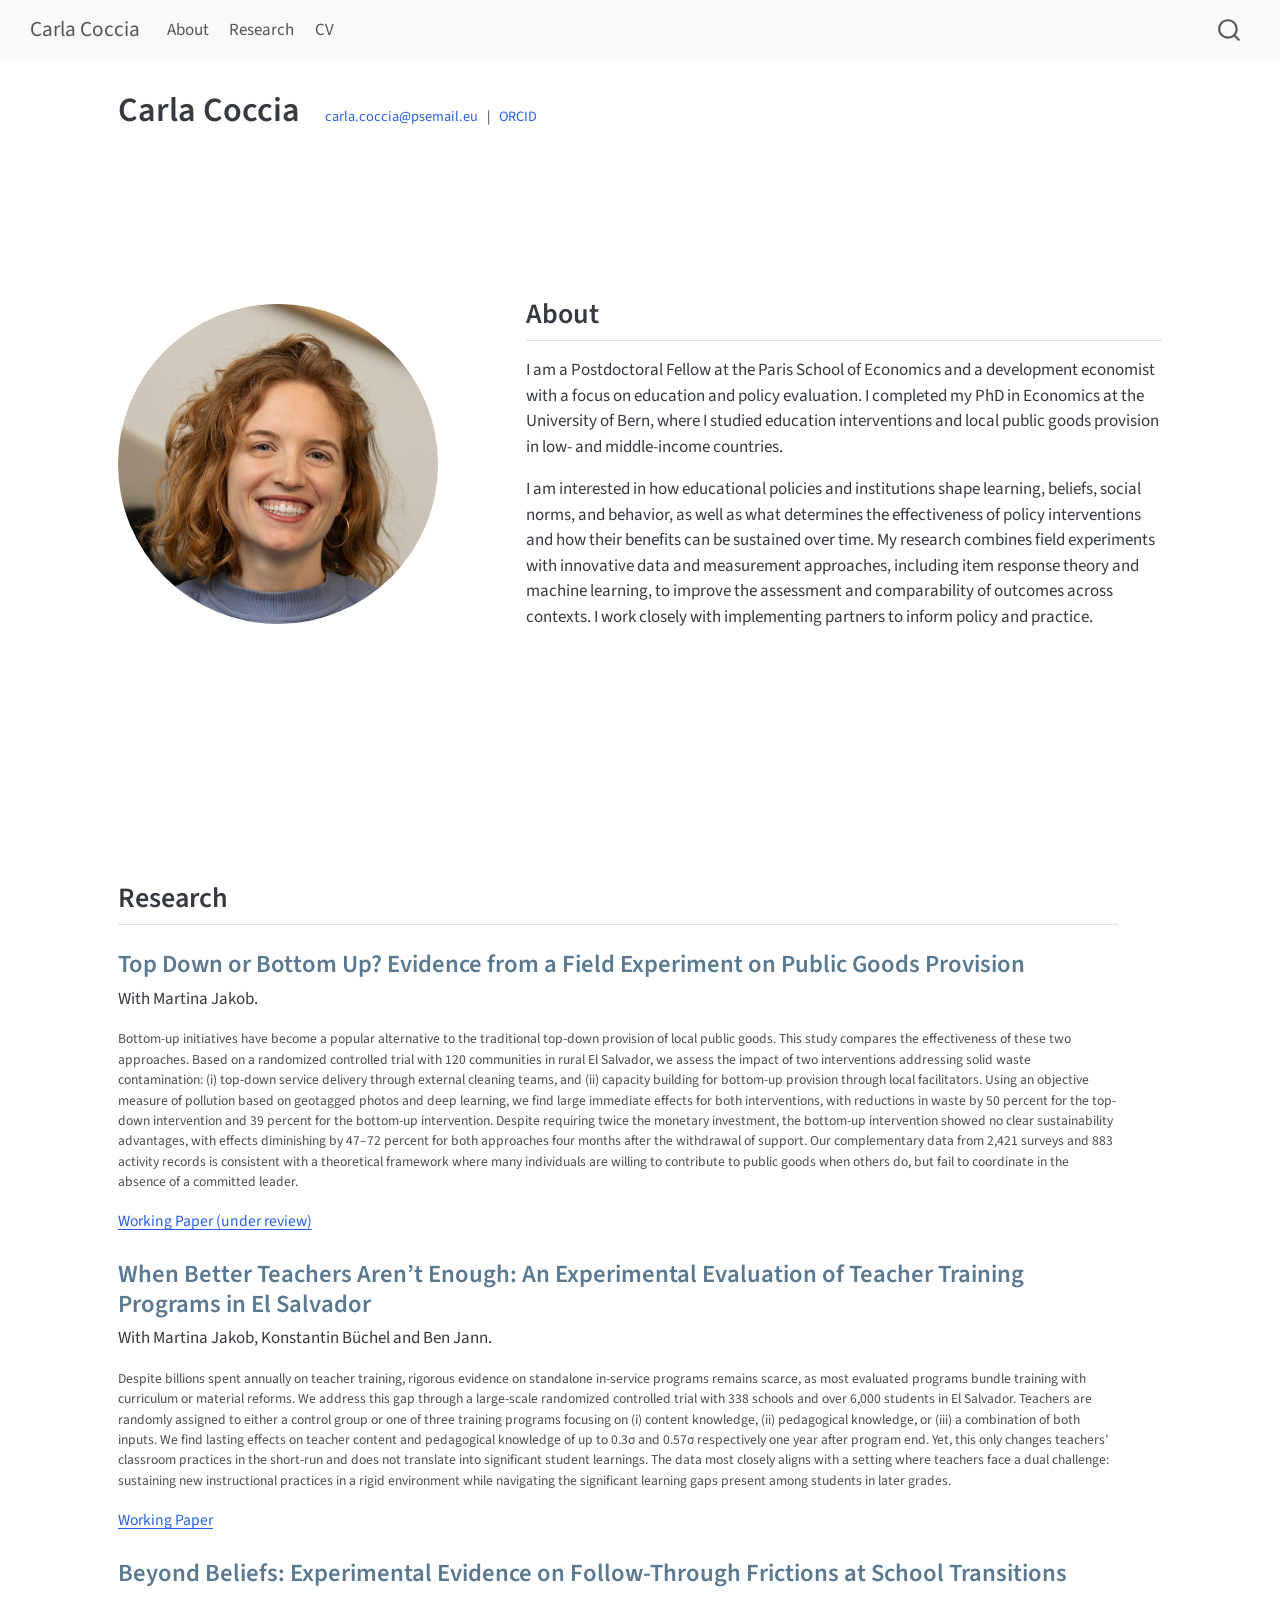
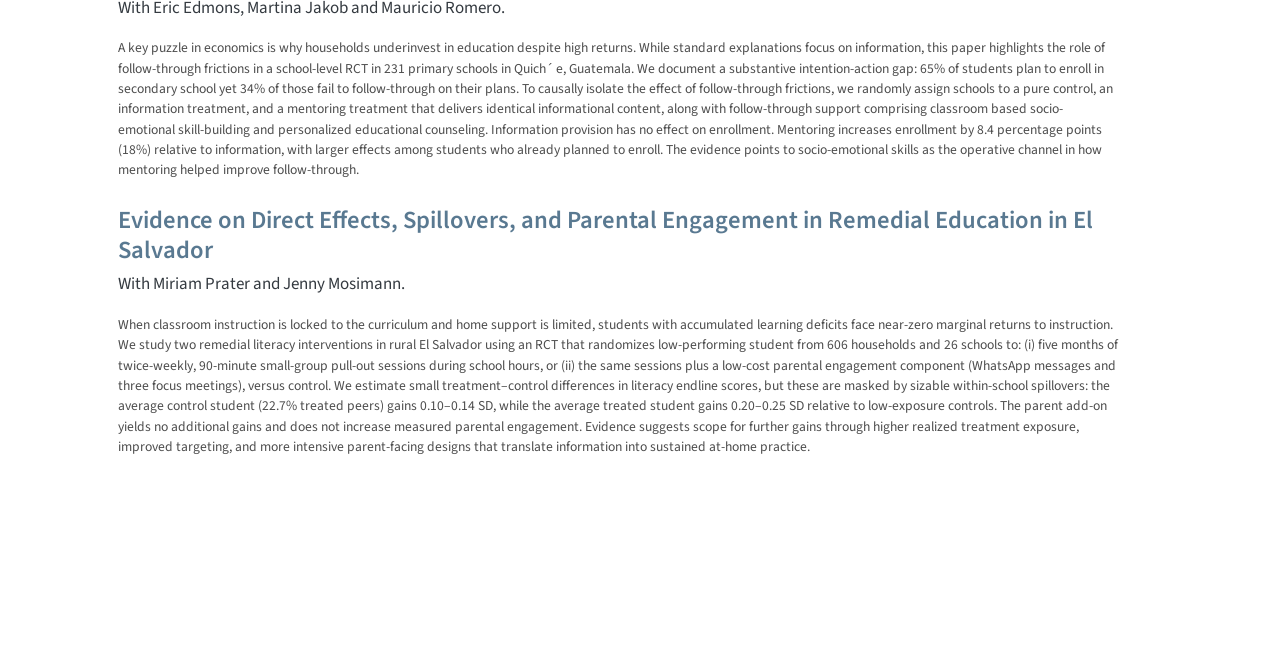
==== commit b390bca8: "Built site for gh-pages" ====
--- a/index.html
+++ b/index.html
@@ -160,7 +160,7 @@
 <div class="abstract">
 <p>Bottom-up initiatives have become a popular alternative to the traditional top-down provision of local public goods. This study compares the effectiveness of these two approaches. Based on a randomized controlled trial with 120 communities in rural El Salvador, we assess the impact of two interventions addressing solid waste contamination: (i) top-down service delivery through external cleaning teams, and (ii) capacity building for bottom-up provision through local facilitators. Using an objective measure of pollution based on geotagged photos and deep learning, we find large immediate effects for both interventions, with reductions in waste by 50 percent for the top-down intervention and 39 percent for the bottom-up intervention. Despite requiring twice the monetary investment, the bottom-up intervention showed no clear sustainability advantages, with effects diminishing by 47–72 percent for both approaches four months after the withdrawal of support. Our complementary data from 2,421 surveys and 883 activity records is consistent with a theoretical framework where many individuals are willing to contribute to public goods when others do, but fail to coordinate in the absence of a committed leader.</p>
 </div>
-<p><a href="files/Coccia-Jakob-Top-Down-or-Bottom-Up.pdf">Working Paper</a></p>
+<p><a href="files/Coccia-Jakob-Top-Down-or-Bottom-Up.pdf">Working Paper (under review)</a></p>
 </section>
 <section id="when-better-teachers-arent-enough-an-experimental-evaluation-of-teacher-training-programs-in-el-salvador" class="level3">
 <h3 class="anchored" data-anchor-id="when-better-teachers-arent-enough-an-experimental-evaluation-of-teacher-training-programs-in-el-salvador">When Better Teachers Aren’t Enough: An Experimental Evaluation of Teacher Training Programs in El Salvador</h3>
